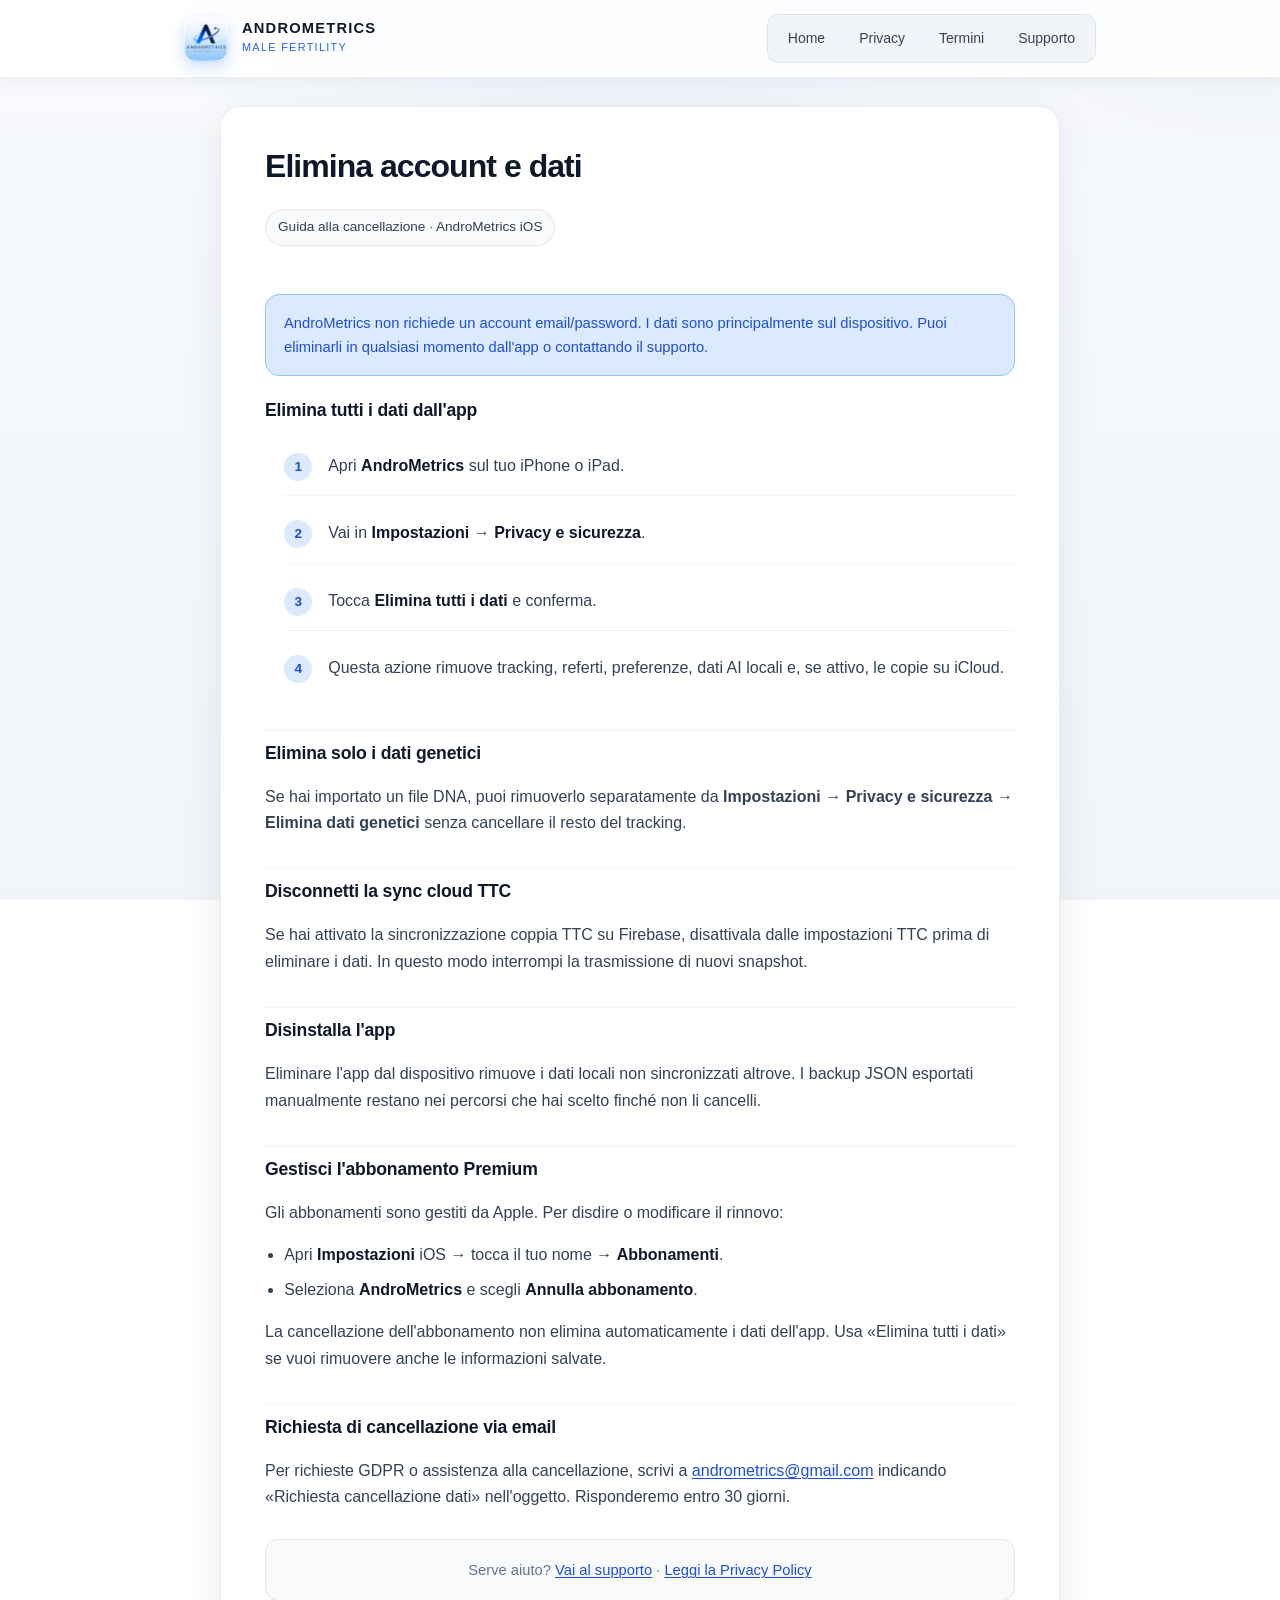
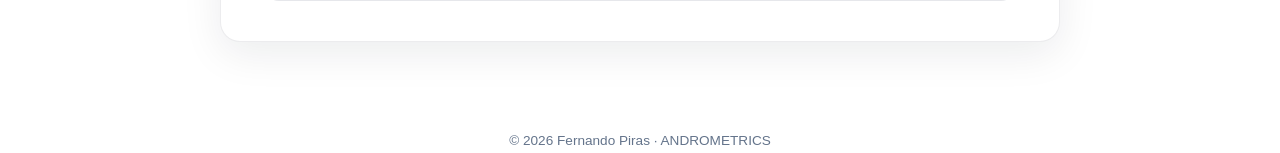
==== delete-account.html @ 033bd5b6 "Refresh legal site branding to match AndroMetrics app and Slotiva-quality layout. Add premium header" ====
<!doctype html>
<html lang="it">
<head>
    <meta charset="utf-8">
    <meta name="viewport" content="width=device-width, initial-scale=1">
    <meta name="description" content="Come eliminare account, dati e abbonamento AndroMetrics — guida ufficiale alla cancellazione.">
    <meta name="theme-color" content="#2563eb">
    <title>Elimina account e dati – AndroMetrics</title>
    <link rel="icon" href="assets/app-icon.png" type="image/png" sizes="180x180">
    <link rel="apple-touch-icon" href="assets/app-icon.png">
    <link rel="canonical" href="https://fernandopiras.github.io/andrometrics-legal/delete-account.html">
    <meta property="og:type" content="article">
    <meta property="og:site_name" content="AndroMetrics">
    <meta property="og:title" content="Elimina account e dati – AndroMetrics">
    <meta property="og:description" content="Guida ufficiale per eliminare i dati AndroMetrics e gestire l'abbonamento.">
    <meta property="og:image" content="https://fernandopiras.github.io/andrometrics-legal/assets/og-image.png">
    <meta property="og:url" content="https://fernandopiras.github.io/andrometrics-legal/delete-account.html">
    <meta name="twitter:card" content="summary">
    <meta name="twitter:title" content="Elimina account e dati – AndroMetrics">
    <meta name="twitter:description" content="Guida ufficiale per eliminare i dati AndroMetrics e gestire l'abbonamento.">
    <meta name="twitter:image" content="https://fernandopiras.github.io/andrometrics-legal/assets/og-image.png">
    <link rel="stylesheet" href="styles.css">
</head>
<body>
    <header class="site-header">
        <div class="site-header-inner">
            <a class="brand" href="index.html">
                <img src="assets/app-icon.png" alt="" width="44" height="44">
                <span class="brand-text">
                    <span class="brand-name">ANDROMETRICS</span>
                    <span class="brand-tag">Male Fertility</span>
                </span>
            </a>
            <nav class="site-nav" aria-label="Documenti">
                <a href="index.html">Home</a>
                <a href="privacy.html">Privacy</a>
                <a href="terms.html">Termini</a>
                <a href="support.html">Supporto</a>
            </nav>
        </div>
    </header>

    <div class="page">
        <article class="card">
            <h1>Elimina account e dati</h1>
            <p class="meta">Guida alla cancellazione · AndroMetrics iOS</p>

            <div class="info-box">
                AndroMetrics non richiede un account email/password. I dati sono principalmente sul dispositivo.
                Puoi eliminarli in qualsiasi momento dall'app o contattando il supporto.
            </div>

            <h2>Elimina tutti i dati dall'app</h2>
            <ol class="step-list">
                <li>Apri <strong>AndroMetrics</strong> sul tuo iPhone o iPad.</li>
                <li>Vai in <strong>Impostazioni</strong> → <strong>Privacy e sicurezza</strong>.</li>
                <li>Tocca <strong>Elimina tutti i dati</strong> e conferma.</li>
                <li>Questa azione rimuove tracking, referti, preferenze, dati AI locali e, se attivo, le copie su iCloud.</li>
            </ol>

            <h2>Elimina solo i dati genetici</h2>
            <p>
                Se hai importato un file DNA, puoi rimuoverlo separatamente da
                <strong>Impostazioni → Privacy e sicurezza → Elimina dati genetici</strong>
                senza cancellare il resto del tracking.
            </p>

            <h2>Disconnetti la sync cloud TTC</h2>
            <p>
                Se hai attivato la sincronizzazione coppia TTC su Firebase, disattivala dalle impostazioni TTC
                prima di eliminare i dati. In questo modo interrompi la trasmissione di nuovi snapshot.
            </p>

            <h2>Disinstalla l'app</h2>
            <p>
                Eliminare l'app dal dispositivo rimuove i dati locali non sincronizzati altrove.
                I backup JSON esportati manualmente restano nei percorsi che hai scelto finché non li cancelli.
            </p>

            <h2>Gestisci l'abbonamento Premium</h2>
            <p>
                Gli abbonamenti sono gestiti da Apple. Per disdire o modificare il rinnovo:
            </p>
            <ul>
                <li>Apri <strong>Impostazioni</strong> iOS → tocca il tuo nome → <strong>Abbonamenti</strong>.</li>
                <li>Seleziona <strong>AndroMetrics</strong> e scegli <strong>Annulla abbonamento</strong>.</li>
            </ul>
            <p>
                La cancellazione dell'abbonamento non elimina automaticamente i dati dell'app.
                Usa «Elimina tutti i dati» se vuoi rimuovere anche le informazioni salvate.
            </p>

            <h2>Richiesta di cancellazione via email</h2>
            <p>
                Per richieste GDPR o assistenza alla cancellazione, scrivi a
                <a href="mailto:andrometrics@gmail.com">andrometrics@gmail.com</a>
                indicando «Richiesta cancellazione dati» nell'oggetto.
                Risponderemo entro 30 giorni.
            </p>

            <div class="contact-strip" style="margin-top:28px;text-align:center;">
                Serve aiuto? <a href="support.html">Vai al supporto</a> ·
                <a href="privacy.html">Leggi la Privacy Policy</a>
            </div>
        </article>
    </div>

    <footer class="site-footer">
        © 2026 Fernando Piras · ANDROMETRICS
    </footer>
</body>
</html>
---- styles.css ----
:root {
    --bg-top: #f8fafc;
    --bg-bottom: #f1f5f9;
    --surface: #ffffff;
    --text: #0f172a;
    --text-secondary: #334155;
    --muted: #64748b;
    --accent: #2563eb;
    --accent-soft: #dbeafe;
    --accent-dark: #1d4ed8;
    --accent-secondary: #6366f1;
    --border: rgba(15, 23, 42, 0.08);
    --shadow-sm: 0 4px 16px rgba(15, 23, 42, 0.05);
    --shadow-md: 0 12px 40px rgba(15, 23, 42, 0.08);
    --radius-lg: 20px;
    --radius-md: 14px;
    --max-width: 880px;
    --header-max: 960px;
    --icon-radius: 22%;
}

* { box-sizing: border-box; }

html { scroll-behavior: smooth; }

body {
    margin: 0;
    min-height: 100vh;
    font-family: -apple-system, BlinkMacSystemFont, "SF Pro Text", "Segoe UI", Roboto, Helvetica, Arial, sans-serif;
    font-size: 16px;
    line-height: 1.65;
    color: var(--text);
    background:
        radial-gradient(ellipse 80% 50% at 50% -10%, rgba(37, 99, 235, 0.1), transparent 60%),
        radial-gradient(ellipse 60% 40% at 100% 0%, rgba(99, 102, 241, 0.06), transparent 55%),
        linear-gradient(180deg, var(--bg-top) 0%, var(--bg-bottom) 100%);
    background-attachment: fixed;
}

a {
    color: var(--accent-dark);
    text-decoration-thickness: 1px;
    text-underline-offset: 2px;
}

a:hover { color: var(--accent); }

a:focus-visible {
    outline: 2px solid var(--accent);
    outline-offset: 2px;
    border-radius: 4px;
}

.page {
    max-width: var(--max-width);
    margin: 0 auto;
    padding: 0 20px 56px;
}

.site-header {
    position: sticky;
    top: 0;
    z-index: 100;
    background: rgba(255, 255, 255, 0.88);
    backdrop-filter: blur(20px) saturate(180%);
    -webkit-backdrop-filter: blur(20px) saturate(180%);
    border-bottom: 1px solid rgba(15, 23, 42, 0.06);
    box-shadow: 0 1px 0 rgba(255, 255, 255, 0.8) inset, var(--shadow-sm);
}

.site-header-inner {
    max-width: var(--header-max);
    margin: 0 auto;
    padding: 14px 24px;
    display: flex;
    align-items: center;
    justify-content: space-between;
    gap: 20px;
}

.brand {
    display: flex;
    align-items: center;
    gap: 14px;
    text-decoration: none;
    color: var(--text);
    flex-shrink: 0;
}

.brand:hover { color: var(--text); }

.brand img {
    width: 44px;
    height: 44px;
    border-radius: var(--icon-radius);
    box-shadow:
        0 1px 2px rgba(0, 0, 0, 0.06),
        0 6px 16px rgba(37, 99, 235, 0.2);
}

.brand-text {
    display: flex;
    flex-direction: column;
    gap: 1px;
}

.brand-name {
    font-weight: 700;
    font-size: 0.92rem;
    letter-spacing: 0.08em;
    line-height: 1.2;
}

.brand-tag {
    font-size: 0.68rem;
    font-weight: 500;
    color: var(--accent);
    letter-spacing: 0.12em;
    text-transform: uppercase;
}

.site-nav {
    display: flex;
    align-items: center;
    gap: 2px;
    padding: 4px;
    background: #f1f5f9;
    border-radius: 12px;
    border: 1px solid var(--border);
}

.site-nav a {
    text-decoration: none;
    font-size: 0.875rem;
    font-weight: 500;
    color: var(--text-secondary);
    padding: 8px 16px;
    border-radius: 9px;
    white-space: nowrap;
    transition: background 0.15s ease, color 0.15s ease, box-shadow 0.15s ease;
}

.site-nav a:hover {
    background: #fff;
    color: var(--accent-dark);
    box-shadow: 0 1px 3px rgba(15, 23, 42, 0.06);
}

.site-nav a[aria-current="page"] {
    background: linear-gradient(135deg, var(--accent) 0%, var(--accent-secondary) 100%);
    color: #fff;
    box-shadow: 0 2px 8px rgba(37, 99, 235, 0.35);
}

@media (max-width: 640px) {
    .site-header-inner {
        flex-direction: column;
        align-items: stretch;
        padding: 12px 16px;
        gap: 12px;
    }

    .brand { justify-content: center; }

    .site-nav {
        justify-content: center;
        flex-wrap: wrap;
    }

    .site-nav a {
        padding: 8px 12px;
        font-size: 0.82rem;
    }
}

.card {
    margin-top: 28px;
    background: var(--surface);
    border: 1px solid var(--border);
    border-radius: var(--radius-lg);
    padding: 32px 28px;
    box-shadow: var(--shadow-md);
}

@media (min-width: 640px) {
    .card { padding: 40px 44px; }
}

.card h1 {
    margin: 0 0 10px;
    font-size: clamp(1.65rem, 4vw, 2rem);
    font-weight: 700;
    letter-spacing: -0.03em;
    line-height: 1.2;
}

.meta {
    display: inline-flex;
    align-items: center;
    gap: 8px;
    margin-bottom: 28px;
    padding: 6px 12px;
    border-radius: 999px;
    background: #f8fafc;
    border: 1px solid var(--border);
    color: var(--muted);
    font-size: 0.85rem;
}

.card h2 {
    margin: 32px 0 12px;
    padding-top: 8px;
    font-size: 1.1rem;
    font-weight: 600;
    color: var(--text);
    letter-spacing: -0.01em;
    border-top: 1px solid #f1f5f9;
}

.card h2:first-of-type {
    border-top: none;
    padding-top: 0;
    margin-top: 0;
}

.card p, .card li {
    color: var(--text-secondary);
}

.card ul, .card ol {
    margin: 0;
    padding-left: 1.2rem;
}

.card li + li { margin-top: 8px; }

.card li strong { color: var(--text); }

.hero {
    text-align: center;
    padding: 12px 20px 8px;
}

@media (min-width: 640px) {
    .hero { padding: 40px 52px 8px; }
}

.hero-logo {
    width: min(280px, 72vw);
    height: auto;
    margin-bottom: 24px;
}

.hero .badge {
    display: inline-block;
    margin-bottom: 14px;
    padding: 6px 14px;
    border-radius: 999px;
    background: var(--accent-soft);
    color: var(--accent-dark);
    font-size: 0.8rem;
    font-weight: 600;
    letter-spacing: 0.04em;
    text-transform: uppercase;
}

.hero .lead {
    max-width: 560px;
    margin: 0 auto 32px;
    color: var(--muted);
    font-size: 1.05rem;
}

.grid {
    display: grid;
    gap: 16px;
    text-align: left;
}

@media (min-width: 700px) {
    .grid { grid-template-columns: repeat(3, 1fr); }
}

.tile {
    display: flex;
    flex-direction: column;
    gap: 10px;
    height: 100%;
    padding: 22px 20px;
    border-radius: var(--radius-md);
    border: 1px solid var(--border);
    background: linear-gradient(180deg, #fafbfc 0%, #fff 100%);
    text-decoration: none;
    color: inherit;
    transition: transform 0.15s ease, box-shadow 0.15s ease, border-color 0.15s ease;
}

.tile:hover {
    transform: translateY(-2px);
    border-color: #93c5fd;
    box-shadow: 0 10px 28px rgba(37, 99, 235, 0.12);
}

.tile-icon {
    width: 40px;
    height: 40px;
    display: grid;
    place-items: center;
    border-radius: 12px;
    background: var(--accent-soft);
    color: var(--accent-dark);
    font-size: 1.15rem;
}

.tile strong {
    font-size: 1rem;
    color: var(--text);
}

.tile span {
    font-size: 0.9rem;
    color: var(--muted);
    line-height: 1.5;
}

.tile .arrow {
    margin-top: auto;
    font-size: 0.85rem;
    font-weight: 600;
    color: var(--accent-dark);
}

.contact-strip {
    margin-top: 32px;
    padding: 18px 20px;
    border-radius: var(--radius-md);
    background: #f8fafc;
    border: 1px solid var(--border);
    font-size: 0.92rem;
    color: var(--muted);
}

.info-box {
    margin: 20px 0;
    padding: 16px 18px;
    border-radius: var(--radius-md);
    background: var(--accent-soft);
    border: 1px solid #93c5fd;
    color: var(--accent-dark);
    font-size: 0.92rem;
}

.faq-item {
    padding: 16px 0;
    border-bottom: 1px solid #f1f5f9;
}

.faq-item:last-child { border-bottom: none; }

.faq-item strong {
    display: block;
    margin-bottom: 6px;
    color: var(--text);
}

.link-list {
    list-style: none;
    padding: 0;
    margin: 0;
}

.link-list li {
    margin: 0;
    padding: 12px 0;
    border-bottom: 1px solid #f1f5f9;
}

.link-list a {
    font-weight: 500;
    text-decoration: none;
}

.link-list a:hover { text-decoration: underline; }

.disclaimer-box {
    margin-top: 28px;
    padding: 16px 18px;
    border-radius: var(--radius-md);
    background: #fffbeb;
    border: 1px solid #fde68a;
    color: #92400e;
    font-size: 0.92rem;
}

.step-list {
    counter-reset: steps;
    list-style: none;
    padding: 0;
    margin: 0;
}

.step-list li {
    counter-increment: steps;
    position: relative;
    padding: 16px 0 16px 44px;
    border-bottom: 1px solid #f1f5f9;
    color: var(--text-secondary);
}

.step-list li:last-child { border-bottom: none; }

.step-list li::before {
    content: counter(steps);
    position: absolute;
    left: 0;
    top: 16px;
    width: 28px;
    height: 28px;
    border-radius: 50%;
    background: var(--accent-soft);
    color: var(--accent-dark);
    font-size: 0.85rem;
    font-weight: 700;
    display: grid;
    place-items: center;
}

.site-footer {
    max-width: var(--max-width);
    margin: 32px auto 0;
    padding: 0 20px;
    text-align: center;
    font-size: 0.85rem;
    color: var(--muted);
}

.site-footer a {
    color: var(--muted);
    text-decoration: none;
}

.site-footer a:hover {
    color: var(--accent-dark);
    text-decoration: underline;
}

@media (prefers-reduced-motion: reduce) {
    html { scroll-behavior: auto; }

    .tile { transition: none; }
}
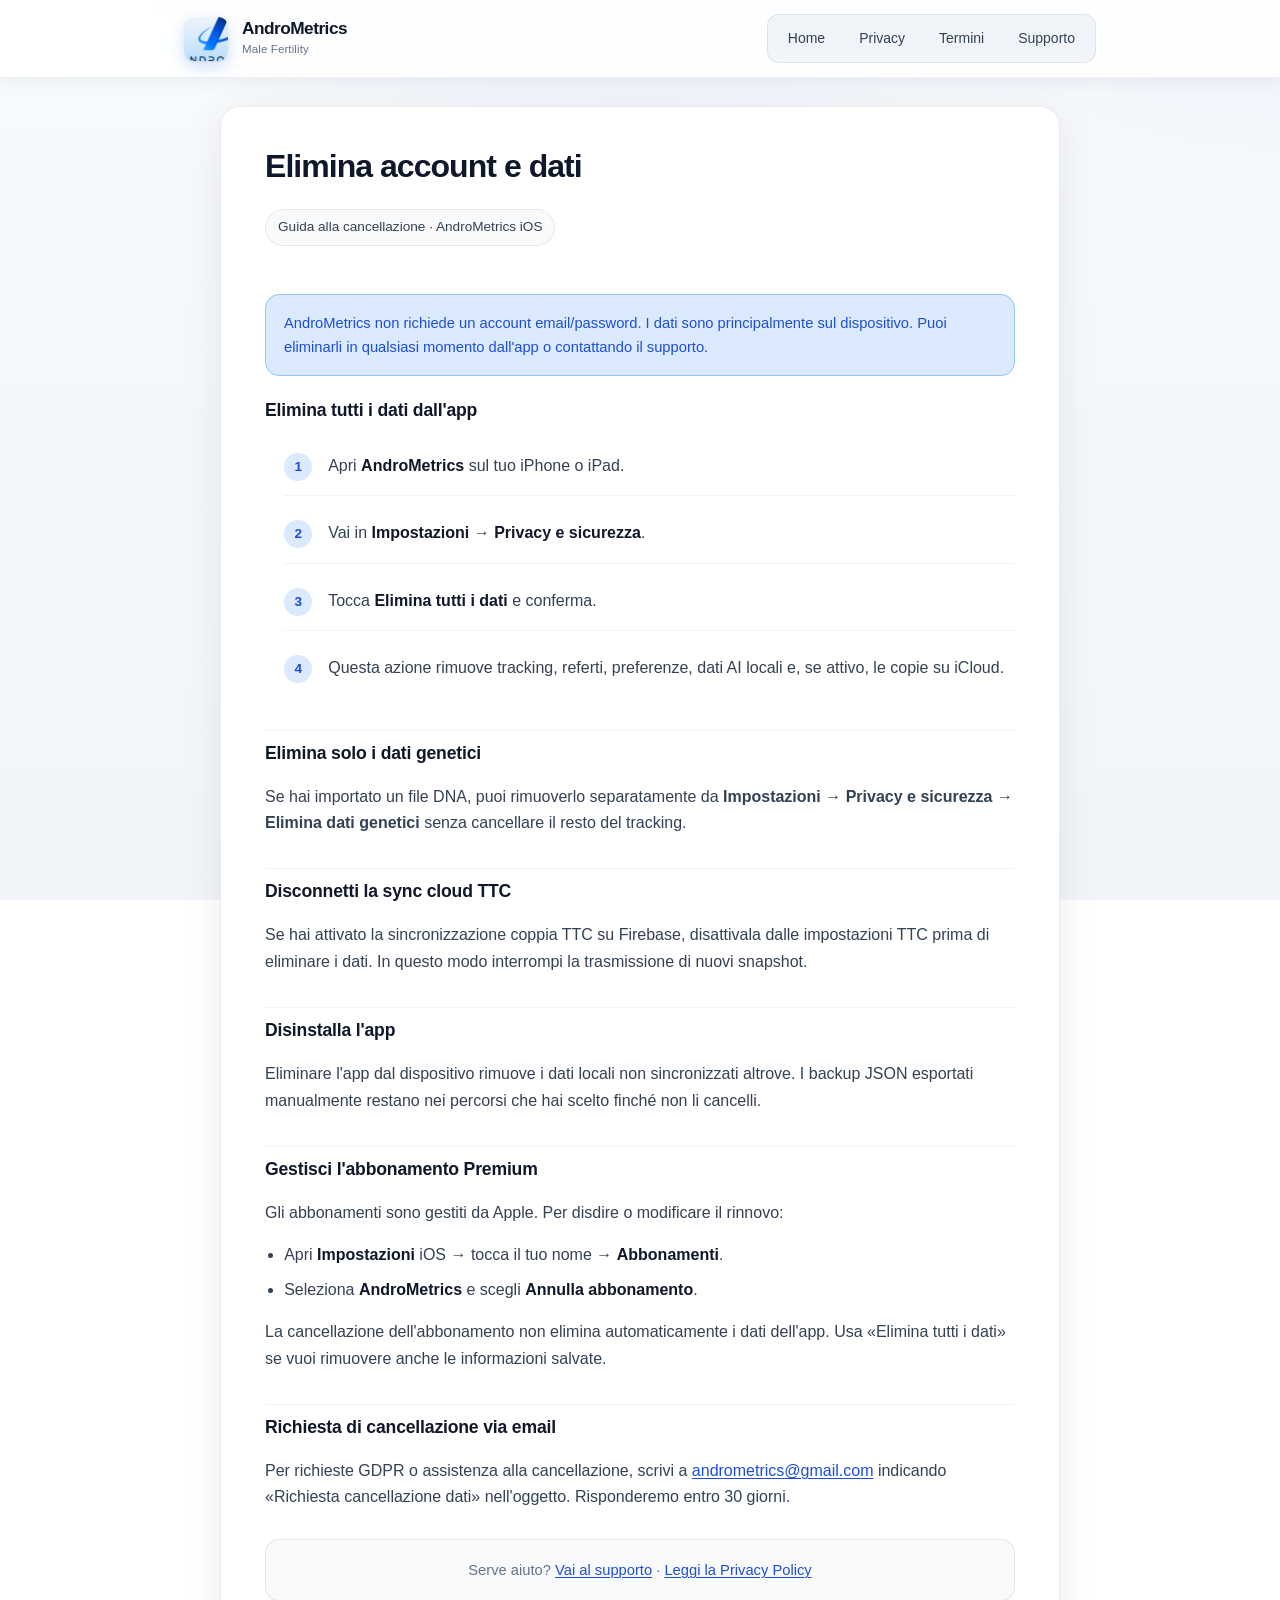
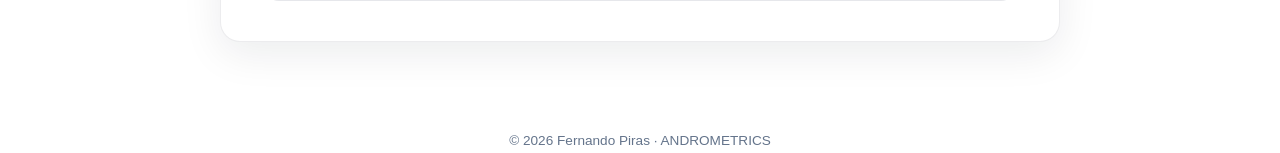
==== commit f27ca7c1: "Fix legal site logo sizing and hero layout to match Slotiva. Use symbol-only app icon in the header," ====
--- a/delete-account.html
+++ b/delete-account.html
@@ -6,7 +6,7 @@
     <meta name="description" content="Come eliminare account, dati e abbonamento AndroMetrics — guida ufficiale alla cancellazione.">
     <meta name="theme-color" content="#2563eb">
     <title>Elimina account e dati – AndroMetrics</title>
-    <link rel="icon" href="assets/app-icon.png" type="image/png" sizes="180x180">
+    <link rel="icon" href="assets/favicon.png" type="image/png">
     <link rel="apple-touch-icon" href="assets/app-icon.png">
     <link rel="canonical" href="https://fernandopiras.github.io/andrometrics-legal/delete-account.html">
     <meta property="og:type" content="article">
@@ -19,7 +19,7 @@
     <meta name="twitter:title" content="Elimina account e dati – AndroMetrics">
     <meta name="twitter:description" content="Guida ufficiale per eliminare i dati AndroMetrics e gestire l'abbonamento.">
     <meta name="twitter:image" content="https://fernandopiras.github.io/andrometrics-legal/assets/og-image.png">
-    <link rel="stylesheet" href="styles.css">
+    <link rel="stylesheet" href="styles.css?v=5">
 </head>
 <body>
     <header class="site-header">
@@ -27,7 +27,7 @@
             <a class="brand" href="index.html">
                 <img src="assets/app-icon.png" alt="" width="44" height="44">
                 <span class="brand-text">
-                    <span class="brand-name">ANDROMETRICS</span>
+                    <span class="brand-name">AndroMetrics</span>
                     <span class="brand-tag">Male Fertility</span>
                 </span>
             </a>
--- a/styles.css
+++ b/styles.css
@@ -93,6 +93,7 @@
     width: 44px;
     height: 44px;
     border-radius: var(--icon-radius);
+    object-fit: cover;
     box-shadow:
         0 1px 2px rgba(0, 0, 0, 0.06),
         0 6px 16px rgba(37, 99, 235, 0.2);
@@ -106,17 +107,16 @@
 
 .brand-name {
     font-weight: 700;
-    font-size: 0.92rem;
-    letter-spacing: 0.08em;
+    font-size: 1.08rem;
+    letter-spacing: -0.03em;
     line-height: 1.2;
 }
 
 .brand-tag {
-    font-size: 0.68rem;
+    font-size: 0.72rem;
     font-weight: 500;
-    color: var(--accent);
-    letter-spacing: 0.12em;
-    text-transform: uppercase;
+    color: var(--muted);
+    letter-spacing: 0.01em;
 }
 
 .site-nav {
@@ -245,22 +245,19 @@
     .hero { padding: 40px 52px 8px; }
 }
 
-.hero-logo {
-    width: min(280px, 72vw);
-    height: auto;
-    margin-bottom: 24px;
-}
-
 .hero .badge {
-    display: inline-block;
-    margin-bottom: 14px;
+    display: inline-flex;
+    align-items: center;
+    justify-content: center;
+    margin: 0 auto 14px;
     padding: 6px 14px;
     border-radius: 999px;
     background: var(--accent-soft);
     color: var(--accent-dark);
     font-size: 0.8rem;
     font-weight: 600;
-    letter-spacing: 0.04em;
+    line-height: 1.2;
+    letter-spacing: 0.02em;
     text-transform: uppercase;
 }
 
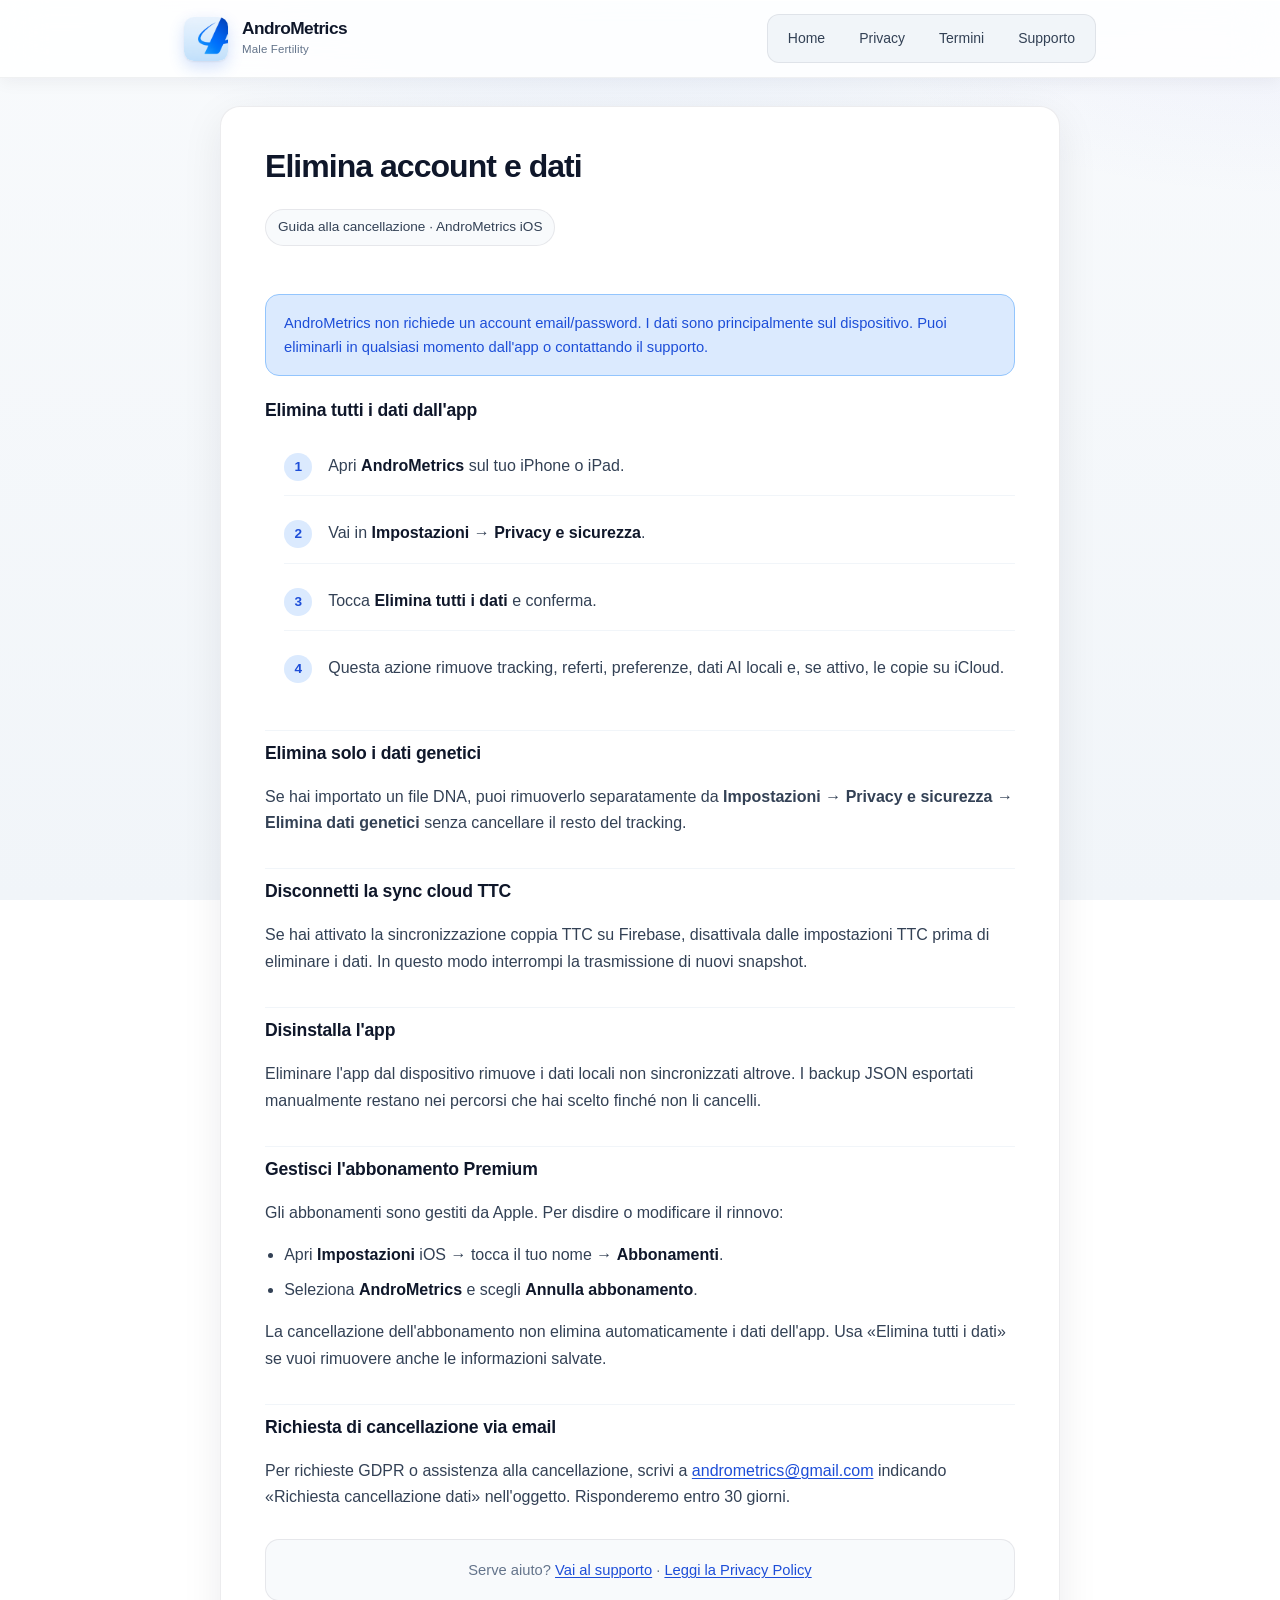
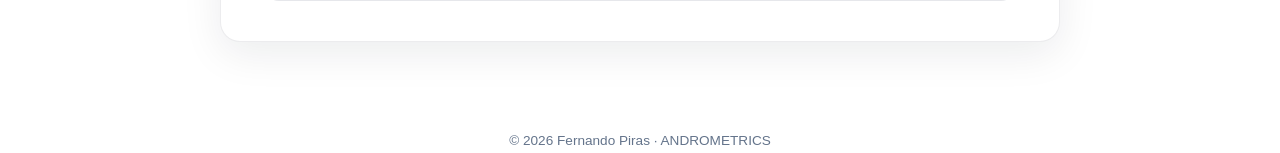
==== commit b2bd11d5: "Match Slotiva logo sizing with crisp symbol-only app icon. Use a 120px A-mark asset for the 44px hea" ====
--- a/delete-account.html
+++ b/delete-account.html
@@ -19,13 +19,13 @@
     <meta name="twitter:title" content="Elimina account e dati – AndroMetrics">
     <meta name="twitter:description" content="Guida ufficiale per eliminare i dati AndroMetrics e gestire l'abbonamento.">
     <meta name="twitter:image" content="https://fernandopiras.github.io/andrometrics-legal/assets/og-image.png">
-    <link rel="stylesheet" href="styles.css?v=5">
+    <link rel="stylesheet" href="styles.css?v=6">
 </head>
 <body>
     <header class="site-header">
         <div class="site-header-inner">
             <a class="brand" href="index.html">
-                <img src="assets/app-icon.png" alt="" width="44" height="44">
+                <img src="assets/app-icon.png" alt="AndroMetrics" width="44" height="44">
                 <span class="brand-text">
                     <span class="brand-name">AndroMetrics</span>
                     <span class="brand-tag">Male Fertility</span>
--- a/styles.css
+++ b/styles.css
@@ -93,7 +93,6 @@
     width: 44px;
     height: 44px;
     border-radius: var(--icon-radius);
-    object-fit: cover;
     box-shadow:
         0 1px 2px rgba(0, 0, 0, 0.06),
         0 6px 16px rgba(37, 99, 235, 0.2);
@@ -243,6 +242,16 @@
 
 @media (min-width: 640px) {
     .hero { padding: 40px 52px 8px; }
+}
+
+.hero-logo {
+    width: 120px;
+    height: 120px;
+    border-radius: var(--icon-radius);
+    box-shadow:
+        0 2px 4px rgba(0, 0, 0, 0.06),
+        0 20px 48px rgba(37, 99, 235, 0.22);
+    margin-bottom: 24px;
 }
 
 .hero .badge {
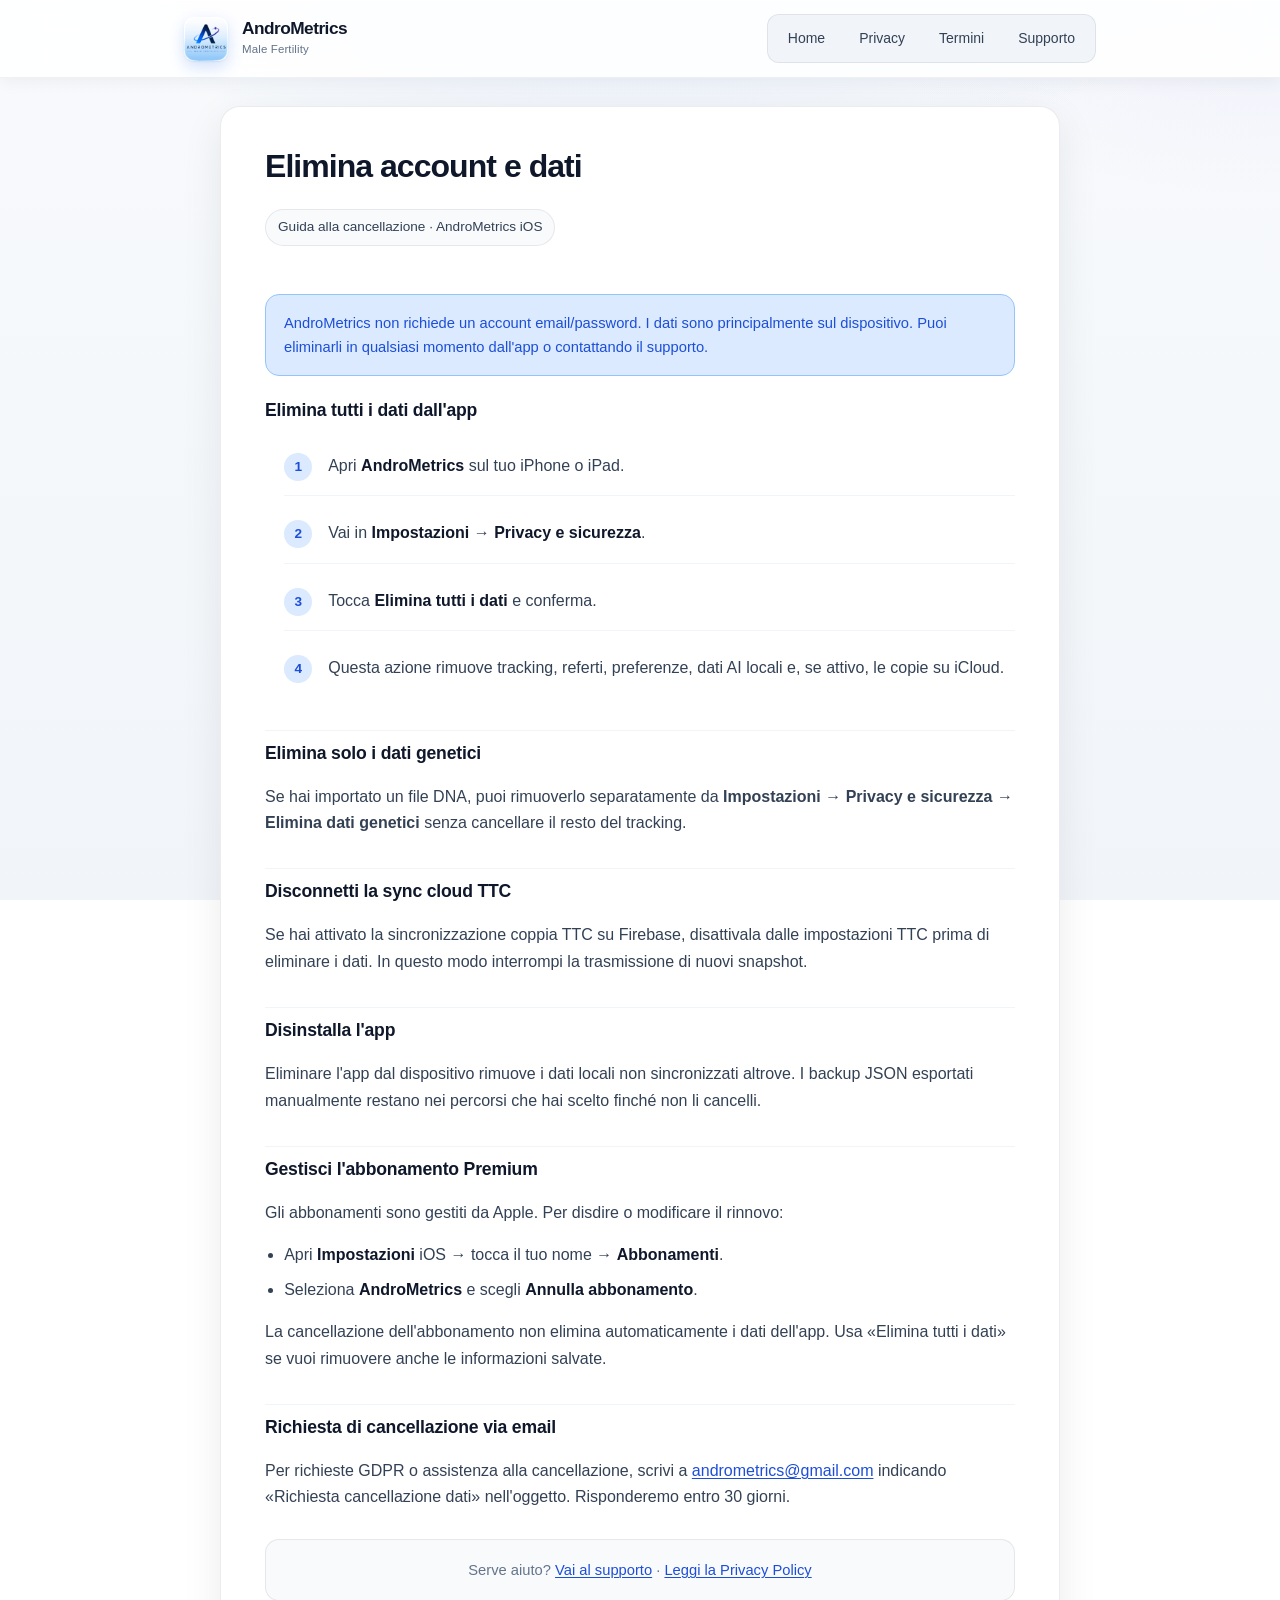
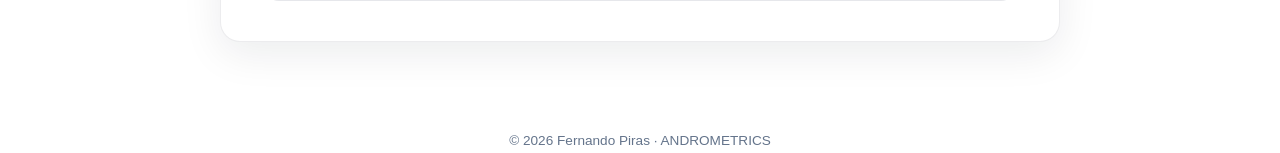
==== commit 7f3974d6: "Center hero logo and use full app icon without tight crop. Replace zoomed symbol crop with the compl" ====
--- a/delete-account.html
+++ b/delete-account.html
@@ -19,7 +19,7 @@
     <meta name="twitter:title" content="Elimina account e dati – AndroMetrics">
     <meta name="twitter:description" content="Guida ufficiale per eliminare i dati AndroMetrics e gestire l'abbonamento.">
     <meta name="twitter:image" content="https://fernandopiras.github.io/andrometrics-legal/assets/og-image.png">
-    <link rel="stylesheet" href="styles.css?v=6">
+    <link rel="stylesheet" href="styles.css?v=7">
 </head>
 <body>
     <header class="site-header">
--- a/styles.css
+++ b/styles.css
@@ -93,6 +93,7 @@
     width: 44px;
     height: 44px;
     border-radius: var(--icon-radius);
+    object-fit: contain;
     box-shadow:
         0 1px 2px rgba(0, 0, 0, 0.06),
         0 6px 16px rgba(37, 99, 235, 0.2);
@@ -236,6 +237,9 @@
 .card li strong { color: var(--text); }
 
 .hero {
+    display: flex;
+    flex-direction: column;
+    align-items: center;
     text-align: center;
     padding: 12px 20px 8px;
 }
@@ -245,20 +249,22 @@
 }
 
 .hero-logo {
+    display: block;
     width: 120px;
     height: 120px;
     border-radius: var(--icon-radius);
+    object-fit: contain;
     box-shadow:
         0 2px 4px rgba(0, 0, 0, 0.06),
         0 20px 48px rgba(37, 99, 235, 0.22);
-    margin-bottom: 24px;
+    margin: 0 auto 24px;
 }
 
 .hero .badge {
     display: inline-flex;
     align-items: center;
     justify-content: center;
-    margin: 0 auto 14px;
+    margin-bottom: 14px;
     padding: 6px 14px;
     border-radius: 999px;
     background: var(--accent-soft);
@@ -275,6 +281,14 @@
     margin: 0 auto 32px;
     color: var(--muted);
     font-size: 1.05rem;
+}
+
+.hero .grid {
+    width: 100%;
+}
+
+.hero .contact-strip {
+    width: 100%;
 }
 
 .grid {
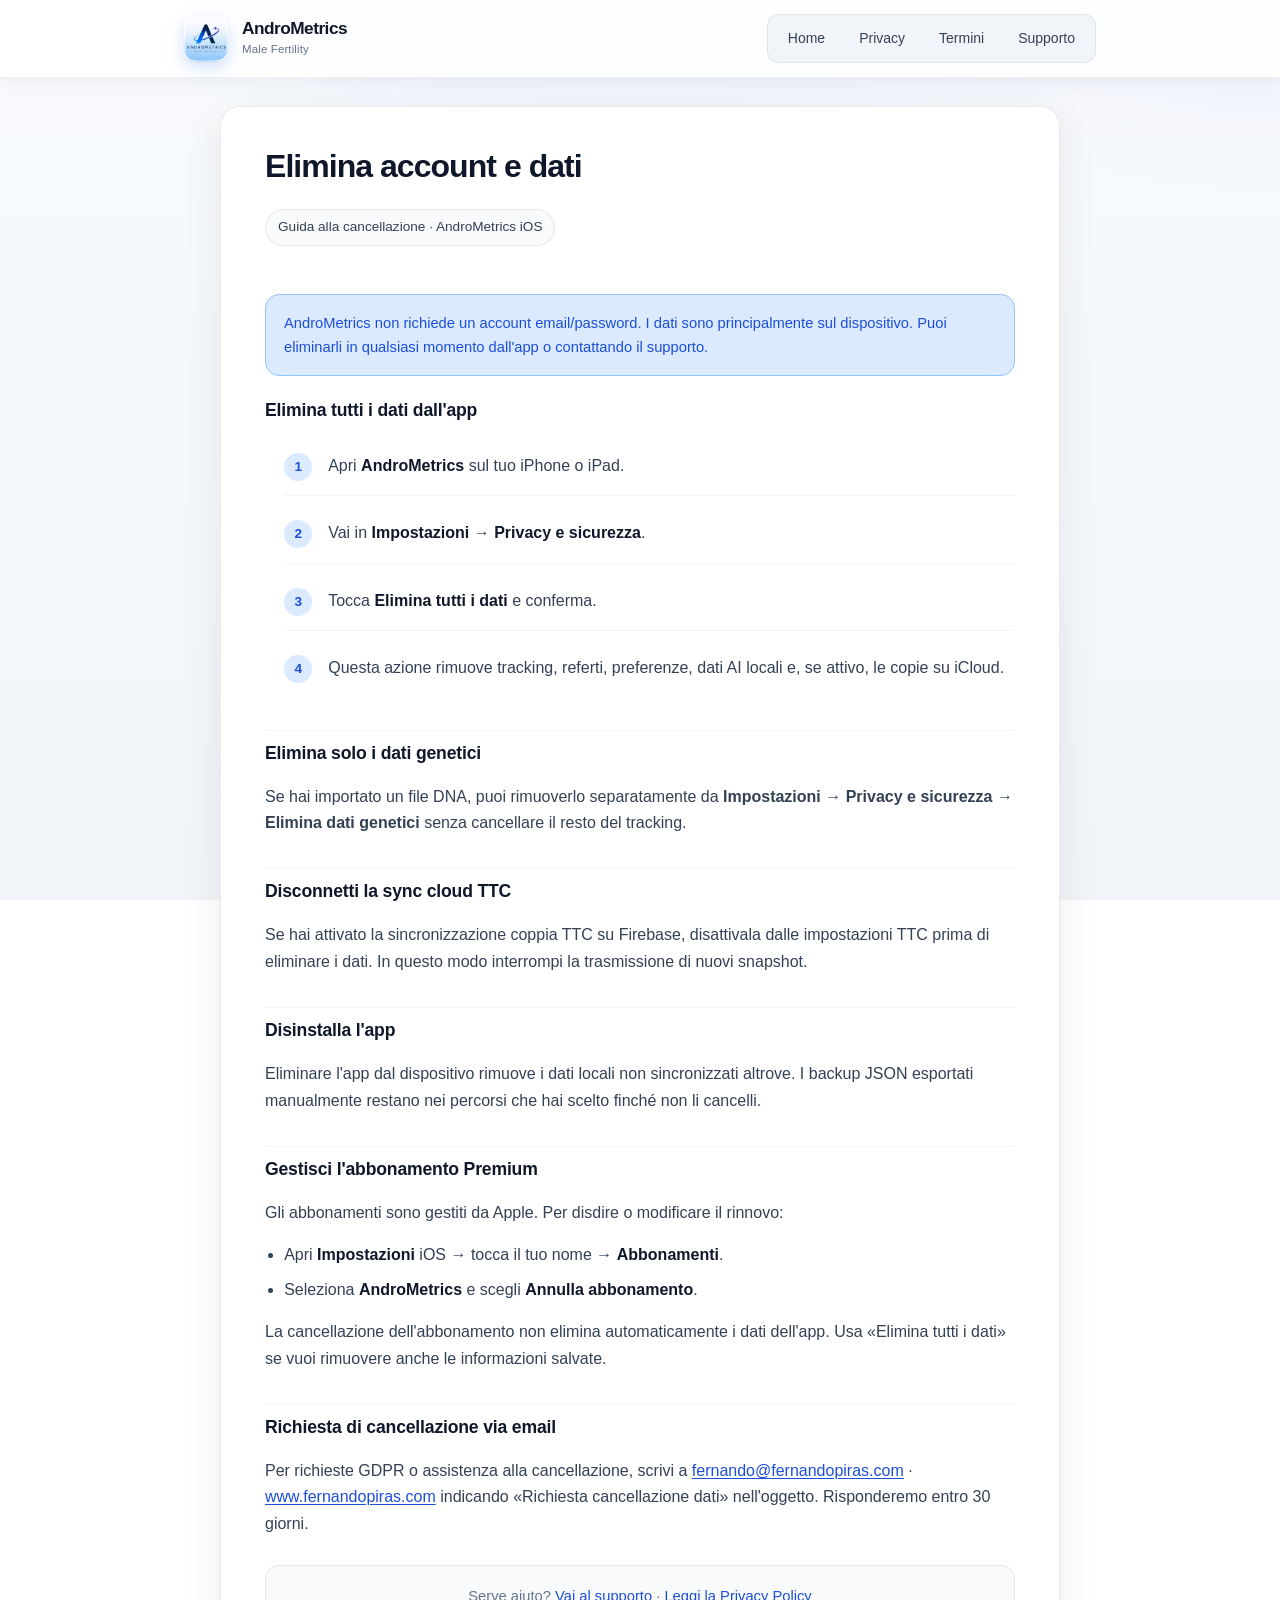
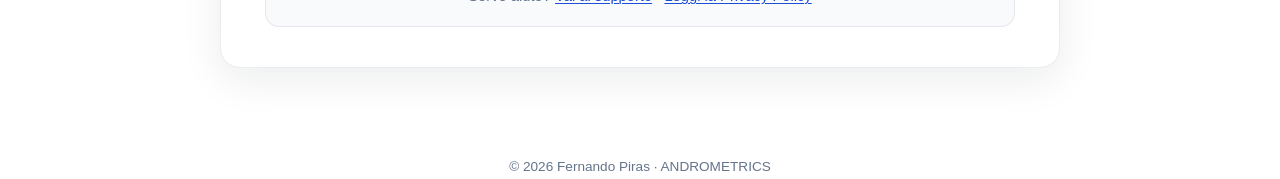
==== commit 421ad329: "Align public contact to fernando@fernandopiras.com and fernandopiras.com. Co-authored-by: Cursor <cu" ====
--- a/delete-account.html
+++ b/delete-account.html
@@ -93,7 +93,7 @@
             <h2>Richiesta di cancellazione via email</h2>
             <p>
                 Per richieste GDPR o assistenza alla cancellazione, scrivi a
-                <a href="mailto:andrometrics@gmail.com">andrometrics@gmail.com</a>
+                <a href="mailto:fernando@fernandopiras.com">fernando@fernandopiras.com</a> · <a href="https://www.fernandopiras.com" rel="noopener">www.fernandopiras.com</a>
                 indicando «Richiesta cancellazione dati» nell'oggetto.
                 Risponderemo entro 30 giorni.
             </p>
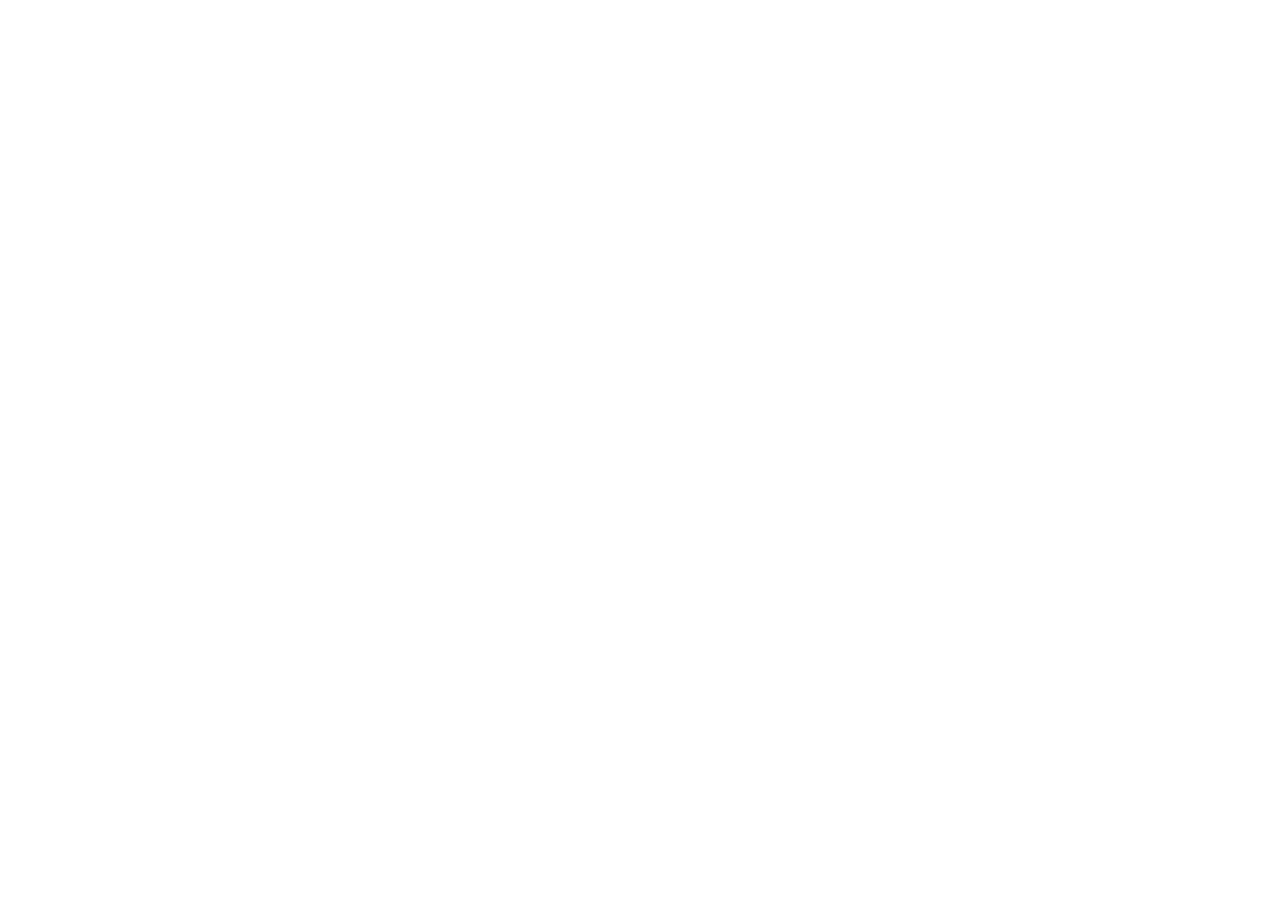
==== commit 94f6c685: "chore: redirect legacy legal pages to fernandopiras.com" ====
--- a/delete-account.html
+++ b/delete-account.html
@@ -1,112 +1 @@
-<!doctype html>
-<html lang="it">
-<head>
-    <meta charset="utf-8">
-    <meta name="viewport" content="width=device-width, initial-scale=1">
-    <meta name="description" content="Come eliminare account, dati e abbonamento AndroMetrics — guida ufficiale alla cancellazione.">
-    <meta name="theme-color" content="#2563eb">
-    <title>Elimina account e dati – AndroMetrics</title>
-    <link rel="icon" href="assets/favicon.png" type="image/png">
-    <link rel="apple-touch-icon" href="assets/app-icon.png">
-    <link rel="canonical" href="https://fernandopiras.github.io/andrometrics-legal/delete-account.html">
-    <meta property="og:type" content="article">
-    <meta property="og:site_name" content="AndroMetrics">
-    <meta property="og:title" content="Elimina account e dati – AndroMetrics">
-    <meta property="og:description" content="Guida ufficiale per eliminare i dati AndroMetrics e gestire l'abbonamento.">
-    <meta property="og:image" content="https://fernandopiras.github.io/andrometrics-legal/assets/og-image.png">
-    <meta property="og:url" content="https://fernandopiras.github.io/andrometrics-legal/delete-account.html">
-    <meta name="twitter:card" content="summary">
-    <meta name="twitter:title" content="Elimina account e dati – AndroMetrics">
-    <meta name="twitter:description" content="Guida ufficiale per eliminare i dati AndroMetrics e gestire l'abbonamento.">
-    <meta name="twitter:image" content="https://fernandopiras.github.io/andrometrics-legal/assets/og-image.png">
-    <link rel="stylesheet" href="styles.css?v=7">
-</head>
-<body>
-    <header class="site-header">
-        <div class="site-header-inner">
-            <a class="brand" href="index.html">
-                <img src="assets/app-icon.png" alt="AndroMetrics" width="44" height="44">
-                <span class="brand-text">
-                    <span class="brand-name">AndroMetrics</span>
-                    <span class="brand-tag">Male Fertility</span>
-                </span>
-            </a>
-            <nav class="site-nav" aria-label="Documenti">
-                <a href="index.html">Home</a>
-                <a href="privacy.html">Privacy</a>
-                <a href="terms.html">Termini</a>
-                <a href="support.html">Supporto</a>
-            </nav>
-        </div>
-    </header>
-
-    <div class="page">
-        <article class="card">
-            <h1>Elimina account e dati</h1>
-            <p class="meta">Guida alla cancellazione · AndroMetrics iOS</p>
-
-            <div class="info-box">
-                AndroMetrics non richiede un account email/password. I dati sono principalmente sul dispositivo.
-                Puoi eliminarli in qualsiasi momento dall'app o contattando il supporto.
-            </div>
-
-            <h2>Elimina tutti i dati dall'app</h2>
-            <ol class="step-list">
-                <li>Apri <strong>AndroMetrics</strong> sul tuo iPhone o iPad.</li>
-                <li>Vai in <strong>Impostazioni</strong> → <strong>Privacy e sicurezza</strong>.</li>
-                <li>Tocca <strong>Elimina tutti i dati</strong> e conferma.</li>
-                <li>Questa azione rimuove tracking, referti, preferenze, dati AI locali e, se attivo, le copie su iCloud.</li>
-            </ol>
-
-            <h2>Elimina solo i dati genetici</h2>
-            <p>
-                Se hai importato un file DNA, puoi rimuoverlo separatamente da
-                <strong>Impostazioni → Privacy e sicurezza → Elimina dati genetici</strong>
-                senza cancellare il resto del tracking.
-            </p>
-
-            <h2>Disconnetti la sync cloud TTC</h2>
-            <p>
-                Se hai attivato la sincronizzazione coppia TTC su Firebase, disattivala dalle impostazioni TTC
-                prima di eliminare i dati. In questo modo interrompi la trasmissione di nuovi snapshot.
-            </p>
-
-            <h2>Disinstalla l'app</h2>
-            <p>
-                Eliminare l'app dal dispositivo rimuove i dati locali non sincronizzati altrove.
-                I backup JSON esportati manualmente restano nei percorsi che hai scelto finché non li cancelli.
-            </p>
-
-            <h2>Gestisci l'abbonamento Premium</h2>
-            <p>
-                Gli abbonamenti sono gestiti da Apple. Per disdire o modificare il rinnovo:
-            </p>
-            <ul>
-                <li>Apri <strong>Impostazioni</strong> iOS → tocca il tuo nome → <strong>Abbonamenti</strong>.</li>
-                <li>Seleziona <strong>AndroMetrics</strong> e scegli <strong>Annulla abbonamento</strong>.</li>
-            </ul>
-            <p>
-                La cancellazione dell'abbonamento non elimina automaticamente i dati dell'app.
-                Usa «Elimina tutti i dati» se vuoi rimuovere anche le informazioni salvate.
-            </p>
-
-            <h2>Richiesta di cancellazione via email</h2>
-            <p>
-                Per richieste GDPR o assistenza alla cancellazione, scrivi a
-                <a href="mailto:fernando@fernandopiras.com">fernando@fernandopiras.com</a> · <a href="https://www.fernandopiras.com" rel="noopener">www.fernandopiras.com</a>
-                indicando «Richiesta cancellazione dati» nell'oggetto.
-                Risponderemo entro 30 giorni.
-            </p>
-
-            <div class="contact-strip" style="margin-top:28px;text-align:center;">
-                Serve aiuto? <a href="support.html">Vai al supporto</a> ·
-                <a href="privacy.html">Leggi la Privacy Policy</a>
-            </div>
-        </article>
-    </div>
-
-    <footer class="site-footer">
-        © 2026 Fernando Piras · ANDROMETRICS
-    </footer>
-</body>
-</html>
+<!doctype html><html lang="en"><head><meta charset="utf-8"><meta name="viewport" content="width=device-width,initial-scale=1"><title>AndroMetrics Delete Account</title><meta name="robots" content="noindex,follow"><link rel="canonical" href="https://fernandopiras.com/legal/andrometrics/delete-account"><meta http-equiv="refresh" content="0; url=https://fernandopiras.com/legal/andrometrics/delete-account"></head><body><p>This page has moved to <a href="https://fernandopiras.com/legal/andrometrics/delete-account">fernandopiras.com/legal/andrometrics/delete-account</a>.</p></body></html>
